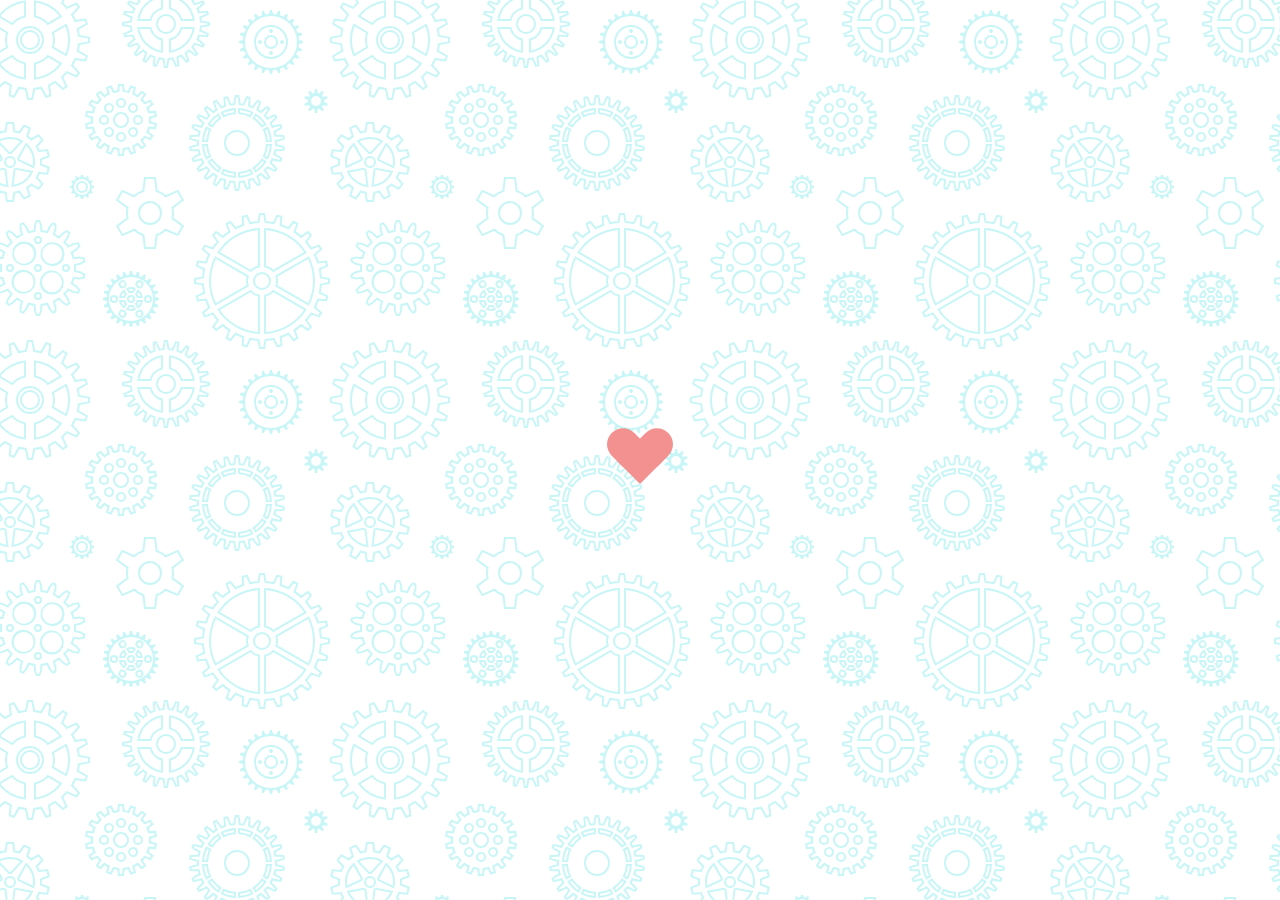
==== index.html @ 344463af "Genrate Quote Dynamically" ====
<!DOCTYPE html>
<html lang="en">
  <head>
    <meta charset="UTF-8" />
    <meta name="viewport" content="width=device-width, initial-scale=1.0" />
    <title>QuoteGen</title>
    <link rel="icon" type="image/png" href="./assets/Quote.svg" />
    <link
      rel="stylesheet"
      href="https://cdnjs.cloudflare.com/ajax/libs/font-awesome/6.4.2/css/all.min.css"
    />
    <link rel="stylesheet" href="style.css" />
  </head>
  <body>
    <div class="quote-container" id="quote-container">
      <!-- Quote -->
      <div class="quote-text">
        <i class="fas fa-quote-left"></i>
        <span id="quote"></span>
      </div>
      <!-- Author -->
      <div class="quote-author">
        <span id="author"></span>
      </div>
      <!-- Buttons -->
      <div class="button-container">
        <button class="x-twitter-button" id="x-twitter" title="Tweet this inspiration">
          <i class="fa-brands fa-x-twitter"></i>
        </button>
        <button id="new-quote">
          New Inspiration
        </button>
      </div>
    </div>

    <!-- Loader -->
    <div class="heart-loader" id="heart-loader"><div id="inner-heart-loader"></div></div>
    <!--Exeternal Script-->
    <script src="script.js"></script>
  </body>
</html>
---- style.css ----
@import url('https://fonts.googleapis.com/css2?family=Montserrat&family=Montserrat+Alternates:wght@100;200;300&display=swap');

html {
  box-sizing: border-box;
}

body {
  margin: 0;
  min-height: 100vh;
  color: #000;
  font-family: Montserrat Alternates, sans-serif;
  font-weight: 700;
  display: flex;
  align-items: center;
  justify-content: center;
  background-color: #ffffff;
  text-align: center;
  background-image: url("data:image/svg+xml,%3Csvg xmlns='http://www.w3.org/2000/svg' width='360' height='360' viewBox='0 0 360 360'%3E%3Cpath fill='%232bd6dd' fill-opacity='0.26' d='M0 85.02l4.62-4.27a49.09 49.09 0 0 0 7.33 3.74l-1.2 10.24 2.66.87 5.05-9c2.62.65 5.34 1.08 8.12 1.28L28.6 98h2.8l2.02-10.12c2.74-.2 5.46-.62 8.12-1.28l5.05 8.99 2.66-.86-1.2-10.24c2.55-1.03 5-2.29 7.33-3.74l7.58 7 2.26-1.65-4.3-9.38a48.3 48.3 0 0 0 5.8-5.8l9.38 4.3 1.65-2.26-7-7.58a49.09 49.09 0 0 0 3.74-7.33l10.24 1.2.87-2.66-9-5.05a48.07 48.07 0 0 0 1.28-8.12L88 41.4v-2.8l-10.12-2.02c-.2-2.74-.62-5.46-1.28-8.12l8.99-5.05-.86-2.66-10.24 1.2c-1.03-2.55-2.29-5-3.74-7.33l7-7.58-1.65-2.26-9.38 4.3a48.3 48.3 0 0 0-5.8-5.8L62.42 0h2.16l-1.25 2.72a50.31 50.31 0 0 1 3.95 3.95l9.5-4.36 3.52 4.85-7.08 7.68c.94 1.6 1.79 3.27 2.54 4.98l10.38-1.21 1.85 5.7-9.11 5.12c.39 1.8.68 3.65.87 5.52L90 37v6l-10.25 2.05a49.9 49.9 0 0 1-.87 5.52l9.11 5.12-1.85 5.7-10.38-1.21c-.75 1.7-1.6 3.37-2.54 4.98l7.08 7.68-3.52 4.85-9.5-4.36a50.31 50.31 0 0 1-3.95 3.95l4.36 9.5-4.85 3.52-7.68-7.08c-1.6.94-3.27 1.79-4.98 2.54l1.21 10.38-5.7 1.85-5.12-9.11c-1.8.39-3.65.68-5.52.87L33 100h-6l-2.05-10.25a49.9 49.9 0 0 1-5.52-.87l-5.12 9.11-5.7-1.85 1.21-10.38c-1.7-.75-3.37-1.6-4.98-2.54L0 87.68v-2.66zM0 52.7V27.3l8.38 4.84a22.96 22.96 0 0 0 0 15.72L0 52.7zm0-39.16A39.91 39.91 0 0 1 26 .2v17.15a22.98 22.98 0 0 0-13.62 7.86L0 18.06v-4.52zm0 52.92v-4.52l12.38-7.15A22.98 22.98 0 0 0 26 62.65V79.8A39.91 39.91 0 0 1 0 66.46zM34 79.8V62.65a22.98 22.98 0 0 0 13.62-7.86l14.85 8.58A39.97 39.97 0 0 1 34 79.8zm32.48-23.36l-14.86-8.58a22.96 22.96 0 0 0 0-15.72l14.86-8.58A39.86 39.86 0 0 1 70 40a39.9 39.9 0 0 1-3.52 16.44zm-4.01-39.8L47.62 25.2A22.98 22.98 0 0 0 34 17.35V.2a39.97 39.97 0 0 1 28.47 16.43v.01zM0 50.38l5.98-3.45a25.01 25.01 0 0 1 0-13.88L0 29.6v20.78zm.5-34.35l11.48 6.63c3.27-3.4 7.44-5.8 12.02-6.94V2.47A37.96 37.96 0 0 0 .5 16.04v-.01zm0 47.92A37.96 37.96 0 0 0 24 77.53V64.28a24.97 24.97 0 0 1-12.02-6.95L.5 63.96v-.01zM36 77.53a37.96 37.96 0 0 0 23.5-13.57l-11.48-6.63A24.97 24.97 0 0 1 36 64.28v13.25zm29.5-23.96a37.91 37.91 0 0 0 0-27.14l-11.48 6.63a25.01 25.01 0 0 1 0 13.88l11.49 6.63h-.01zm-6-37.53A37.96 37.96 0 0 0 36 2.47v13.25c4.66 1.15 8.8 3.6 12.02 6.95l11.48-6.63zM30 54a14 14 0 1 1 0-28 14 14 0 0 1 0 28zm0-2a12 12 0 1 0 0-24 12 12 0 0 0 0 24zm0-2a10 10 0 1 1 0-20 10 10 0 0 1 0 20zm0-2a8 8 0 1 0 0-16 8 8 0 0 0 0 16zm77.47 45.17l-1.62-5.97 5.67-2.06 2.61 5.64c1.09-.25 2.2-.44 3.33-.58l.52-6.2h6.04l.52 6.2c1.13.14 2.24.33 3.33.58l2.6-5.64 5.68 2.06-1.62 5.97c1.02.51 2 1.07 2.95 1.69l4.35-4.38 4.62 3.88-3.53 5c.8.84 1.53 1.71 2.23 2.62l5.52-2.6 3.02 5.23-4.98 3.46c.46 1.06.86 2.14 1.2 3.25l6.02-.54 1.05 5.94-5.84 1.54c.07 1.16.07 2.32 0 3.48l5.84 1.54-1.05 5.94-6.02-.54c-.34 1.1-.74 2.2-1.2 3.25l4.98 3.46-3.02 5.22-5.52-2.6c-.7.92-1.44 1.8-2.23 2.62l3.53 5-4.62 3.89-4.35-4.38a30.2 30.2 0 0 1-2.95 1.69l1.62 5.97-5.67 2.06-2.61-5.64c-1.09.25-2.2.44-3.33.58l-.52 6.2h-6.04l-.52-6.2a30.27 30.27 0 0 1-3.33-.58l-2.6 5.64-5.68-2.06 1.62-5.97c-1.01-.5-2-1.07-2.95-1.69l-4.35 4.38-4.62-3.88 3.53-5a32.5 32.5 0 0 1-2.23-2.62l-5.52 2.6-3.02-5.23 4.98-3.46a29.66 29.66 0 0 1-1.2-3.25l-6.02.54-1.05-5.94 5.84-1.54a30.28 30.28 0 0 1 0-3.48l-5.84-1.54 1.05-5.94 6.02.54c.34-1.1.74-2.2 1.2-3.25l-4.98-3.46 3.02-5.22 5.52 2.6c.7-.92 1.44-1.8 2.23-2.62l-3.53-5 4.62-3.89 4.35 4.38a30.2 30.2 0 0 1 2.95-1.69zm15.2-1.12l-.5-6.05h-2.34l-.5 6.05c-2.18.13-4.3.5-6.32 1.1l-2.54-5.5-2.2.8 1.6 5.85a27.97 27.97 0 0 0-5.56 3.21l-4.27-4.3-1.79 1.5 3.5 4.95a28.14 28.14 0 0 0-4.12 4.92l-5.5-2.59-1.16 2.02 4.98 3.46a27.8 27.8 0 0 0-2.2 6.03l-6.03-.55-.4 2.3 5.86 1.54a28.3 28.3 0 0 0 0 6.42l-5.87 1.55.4 2.3 6.05-.56a27.8 27.8 0 0 0 2.2 6.03l-5 3.47 1.17 2.02 5.49-2.59a28.14 28.14 0 0 0 4.12 4.92l-3.5 4.96 1.79 1.5 4.27-4.31a27.97 27.97 0 0 0 5.56 3.21l-1.6 5.85 2.2.8 2.54-5.5c2.02.6 4.14.97 6.32 1.1l.5 6.05h2.34l.5-6.05c2.18-.13 4.3-.5 6.32-1.1l2.54 5.5 2.2-.8-1.6-5.85a27.97 27.97 0 0 0 5.56-3.21l4.27 4.3 1.79-1.5-3.5-4.95a28.14 28.14 0 0 0 4.12-4.92l5.5 2.59 1.16-2.02-4.98-3.46a27.8 27.8 0 0 0 2.2-6.03l6.03.55.4-2.3-5.86-1.54a28.3 28.3 0 0 0 0-6.42l5.87-1.55-.4-2.3-6.05.56a27.8 27.8 0 0 0-2.2-6.03l4.99-3.46-1.17-2.02-5.49 2.59a28.14 28.14 0 0 0-4.12-4.92l3.5-4.96-1.79-1.5-4.27 4.31a27.97 27.97 0 0 0-5.56-3.21l1.6-5.85-2.2-.8-2.54 5.5c-2.02-.6-4.14-.97-6.32-1.1l.01-.01zM121 128a8 8 0 1 1 0-16 8 8 0 0 1 0 16zm0-2a6 6 0 1 0 0-12 6 6 0 0 0 0 12zm0-18a5 5 0 1 1 0-10 5 5 0 0 1 0 10zm8.49 3.51a5 5 0 1 1 6.95-7.2 5 5 0 0 1-6.95 7.2zM133 120a5 5 0 1 1 10 0 5 5 0 0 1-10 0zm-3.51 8.49a5 5 0 1 1 7.2 6.95 5 5 0 0 1-7.2-6.95zM121 132a5 5 0 1 1 0 10 5 5 0 0 1 0-10zm-8.49-3.51a5 5 0 1 1-6.95 7.2 5 5 0 0 1 6.95-7.2zM109 120a5 5 0 1 1-10 0 5 5 0 0 1 10 0zm3.51-8.49a5 5 0 1 1-7.2-6.95 5 5 0 0 1 7.2 6.95zM121 106a3 3 0 1 0 0-6 3 3 0 0 0 0 6zm9.9 4.1a3 3 0 1 0 4.39-4.09 3 3 0 0 0-4.39 4.09zm4.1 9.9a3 3 0 1 0 6 0 3 3 0 0 0-6 0zm-4.1 9.9a3 3 0 1 0 4.09 4.39 3 3 0 0 0-4.09-4.39zM121 134a3 3 0 1 0 0 6 3 3 0 0 0 0-6zm-9.9-4.1a3 3 0 1 0-4.39 4.09 3 3 0 0 0 4.39-4.09zM107 120a3 3 0 1 0-6 0 3 3 0 0 0 6 0zm4.1-9.9a3 3 0 1 0-4.09-4.39 3 3 0 0 0 4.09 4.39zm129.42-6.95v.01c.87.07 1.74.17 2.6.3l1.5-3.91 1.94-3.64 3.89.97v4.13l-.5 4.13c.83.28 1.64.59 2.44.93l2.42-3.43 2.76-3.07 3.54 1.88-1 4-1.49 3.89c.73.47 1.45.97 2.15 1.49l3.19-2.76 3.42-2.3 2.97 2.67-1.93 3.65-2.38 3.4c.6.64 1.2 1.3 1.76 1.99l3.68-1.94 3.85-1.48 2.29 3.28-2.7 3.11-3.12 2.82c.43.76.84 1.53 1.22 2.32l4.04-1 4.1-.5 1.43 3.73-3.37 2.37-3.7 1.98c.23.84.44 1.68.62 2.54l4.17.01 4.1.5.48 3.97-3.85 1.48-4.06 1.02c.03.87.03 1.75 0 2.62l4.06 1.02 3.85 1.48-.48 3.97-4.1.51h-4.17c-.18.86-.39 1.71-.63 2.54l3.7 1.98 3.38 2.37-1.43 3.73-4.1-.5-4.04-1c-.38.79-.79 1.56-1.22 2.32l3.13 2.82 2.7 3.11-2.3 3.28-3.85-1.48-3.68-1.95a37 37 0 0 1-1.76 2l2.38 3.41 1.93 3.64-2.97 2.67-3.42-2.3-3.19-2.76a40.1 40.1 0 0 1-2.15 1.48l1.48 3.9 1 4-3.53 1.88-2.76-3.07-2.42-3.43c-.8.33-1.61.65-2.45.93l.5 4.13v4.13l-3.88.97-1.94-3.65-1.5-3.9c-.86.13-1.73.23-2.6.31L240 187l-1 4h-4l-1-4-.52-4.16a37.6 37.6 0 0 1-2.6-.3l-1.5 3.91-1.94 3.64-3.89-.97v-4.13l.5-4.13c-.83-.28-1.64-.59-2.44-.93l-2.42 3.43-2.76 3.07-3.54-1.88 1-4 1.49-3.89c-.74-.47-1.45-.97-2.15-1.49l-3.19 2.76-3.42 2.3-2.97-2.67 1.93-3.65 2.38-3.4c-.61-.65-1.2-1.31-1.76-1.99l-3.68 1.94-3.85 1.48-2.29-3.28 2.7-3.11 3.12-2.82c-.43-.76-.84-1.53-1.22-2.32l-4.04 1-4.1.5-1.43-3.73 3.37-2.37 3.7-1.98c-.23-.84-.44-1.68-.62-2.54l-4.17-.01-4.1-.5-.48-3.97 3.85-1.48 4.06-1.02c-.03-.87-.03-1.75 0-2.62l-4.06-1.02-3.85-1.48.48-3.97 4.1-.51h4.17c.18-.86.39-1.71.63-2.54l-3.7-1.98-3.38-2.37 1.43-3.73 4.1.5 4.04 1c.38-.79.79-1.56 1.22-2.32l-3.13-2.82-2.7-3.11 2.3-3.28 3.85 1.48 3.68 1.95a37 37 0 0 1 1.76-2l-2.38-3.41-1.93-3.64 2.97-2.67 3.42 2.3 3.19 2.76c.7-.52 1.41-1.02 2.15-1.48l-1.48-3.9-1-4 3.53-1.88 2.76 3.07 2.42 3.43c.8-.33 1.61-.65 2.45-.93l-.5-4.13v-4.13l3.88-.97 1.94 3.65 1.5 3.9c.86-.13 1.73-.23 2.6-.31L234 99l1-4h4l1 4 .52 4.15zm-14.3 3.4c-1.83.54-3.6 1.21-5.3 2l-3.5-4.97-1.38-1.53-.88.47.5 2 2.16 5.67a38.09 38.09 0 0 0-4.66 3.22l-4.61-4-1.71-1.15-.75.67.97 1.82 3.47 4.98a38.22 38.22 0 0 0-3.79 4.28l-5.37-2.84-1.92-.74-.57.82 1.35 1.56 4.52 4.09a37.9 37.9 0 0 0-2.64 5l-5.89-1.45-2.04-.25-.36.94 1.69 1.18 5.36 2.87a37.74 37.74 0 0 0-1.35 5.5l-6.08.01-2.04.25-.12 1 1.92.73 5.9 1.5a38.54 38.54 0 0 0 0 5.65l-5.9 1.49-1.92.74.12.99 2.04.25 6.08.01c.31 1.86.77 3.7 1.35 5.5l-5.36 2.87-1.7 1.18.37.94 2.04-.25 5.9-1.46a37.9 37.9 0 0 0 2.63 5.01l-4.52 4.1-1.35 1.55.57.82 1.92-.74 5.37-2.84a38.22 38.22 0 0 0 3.8 4.28l-3.48 4.98-.97 1.82.75.67 1.7-1.15 4.62-4a38.09 38.09 0 0 0 4.66 3.22l-2.17 5.67-.5 2 .89.47 1.38-1.53 3.5-4.98c1.7.8 3.47 1.47 5.3 2l-.73 6.04v2.06l.97.24.97-1.82 2.2-5.68c1.83.36 3.7.6 5.62.68L236 187l.5 2h1l.5-2 .75-6.04a38.2 38.2 0 0 0 5.62-.68l2.2 5.68.97 1.82.97-.24v-2.06l-.73-6.03c1.83-.54 3.6-1.21 5.3-2l3.5 4.97 1.38 1.53.88-.47-.5-2-2.16-5.67a38.09 38.09 0 0 0 4.66-3.22l4.61 4 1.71 1.15.75-.67-.97-1.82-3.47-4.98a38.22 38.22 0 0 0 3.79-4.28l5.37 2.84 1.92.74.57-.82-1.35-1.56-4.52-4.09c1-1.6 1.88-3.27 2.64-5l5.89 1.45 2.04.25.36-.94-1.69-1.18-5.36-2.87a37.4 37.4 0 0 0 1.35-5.5l6.08-.01 2.04-.25.12-1-1.92-.73-5.9-1.5c.14-1.88.14-3.77 0-5.65l5.9-1.49 1.92-.74-.12-.99-2.04-.25-6.08-.01a37.4 37.4 0 0 0-1.35-5.5l5.36-2.87 1.7-1.18-.37-.94-2.04.25-5.9 1.46a37.9 37.9 0 0 0-2.63-5.01l4.52-4.1 1.35-1.55-.57-.82-1.92.74-5.37 2.84a38.22 38.22 0 0 0-3.8-4.28l3.48-4.98.97-1.82-.75-.67-1.7 1.15-4.62 4a38.09 38.09 0 0 0-4.66-3.22l2.17-5.67.5-2-.89-.47-1.38 1.53-3.5 4.98c-1.7-.8-3.47-1.47-5.3-2l.73-6.04v-2.06l-.97-.24-.97 1.82-2.2 5.68c-1.83-.36-3.7-.6-5.62-.68L238 99l-.5-2h-1l-.5 2-.75 6.04c-1.92.09-3.8.32-5.62.68l-2.2-5.68-.97-1.82-.97.24v2.06l.73 6.03zm-5.85 5.65A34.82 34.82 0 0 1 236 108v6a28.8 28.8 0 0 0-12.63 3.39l-3-5.2v.01zm2.8.83l1 1.74a30.8 30.8 0 0 1 9.83-2.63v-2.01a32.8 32.8 0 0 0-10.83 2.9zm-4.53.17l3 5.2a29.12 29.12 0 0 0-9.24 9.24l-5.2-3a35.18 35.18 0 0 1 11.44-11.44zm-.67 2.84a33.19 33.19 0 0 0-7.93 7.93l1.74 1a31.18 31.18 0 0 1 7.2-7.2l-1.01-1.73zm-11.77 10.33h-.01l5.2 3A28.8 28.8 0 0 0 208 142h-6a34.82 34.82 0 0 1 4.2-15.63zm.83 2.8a32.8 32.8 0 0 0-2.9 10.83h2.01a30.8 30.8 0 0 1 2.63-9.83l-1.74-1zM202.01 144h6.01c.15 4.41 1.3 8.73 3.38 12.63l-5.2 3a34.82 34.82 0 0 1-4.19-15.63zm2.12 2a32.8 32.8 0 0 0 2.9 10.84l1.74-1a30.8 30.8 0 0 1-2.63-9.84h-2.01zm3.07 15.36l5.2-3c2.34 3.74 5.5 6.9 9.24 9.24l-3 5.2a35.18 35.18 0 0 1-11.44-11.44zm2.84.67a33.19 33.19 0 0 0 7.93 7.93l1-1.74a31.18 31.18 0 0 1-7.2-7.2l-1.73 1.01zm10.33 11.77v.01l3-5.2A28.85 28.85 0 0 0 236 172v6a34.82 34.82 0 0 1-15.63-4.2zm2.8-.83a32.8 32.8 0 0 0 10.83 2.9v-2.01a30.8 30.8 0 0 1-9.83-2.63l-1 1.74zm14.83 5.02v-6.01c4.41-.15 8.73-1.3 12.63-3.38l3 5.2a34.82 34.82 0 0 1-15.63 4.19zm2-2.12a32.8 32.8 0 0 0 10.84-2.9l-1-1.74a30.8 30.8 0 0 1-9.84 2.63v2.01zm15.36-3.07l-3-5.2c3.74-2.34 6.9-5.5 9.24-9.24l5.2 3a35.18 35.18 0 0 1-11.44 11.44zm.67-2.84a33.19 33.19 0 0 0 7.93-7.93l-1.74-1a31.18 31.18 0 0 1-7.2 7.2l1.01 1.73zm11.77-10.33h.01l-5.2-3A28.85 28.85 0 0 0 266 144h6a34.82 34.82 0 0 1-4.2 15.63zm-.83-2.8a32.8 32.8 0 0 0 2.9-10.83h-2.01a30.8 30.8 0 0 1-2.63 9.83l1.74 1zm5.02-14.83h-6.01a28.85 28.85 0 0 0-3.38-12.63l5.2-3a34.82 34.82 0 0 1 4.19 15.63zm-2.12-2a32.8 32.8 0 0 0-2.9-10.84l-1.74 1a30.8 30.8 0 0 1 2.63 9.84h2.01zm-3.07-15.36l-5.2 3a29.12 29.12 0 0 0-9.24-9.24l3-5.2a35.18 35.18 0 0 1 11.44 11.44zm-2.84-.67a33.19 33.19 0 0 0-7.93-7.93l-1 1.74a31.18 31.18 0 0 1 7.2 7.2l1.73-1.01zM238 108a34.82 34.82 0 0 1 15.63 4.19l-3 5.2a28.85 28.85 0 0 0-12.63-3.38V108zm12.84 5.02a32.8 32.8 0 0 0-10.84-2.9v2.01a30.8 30.8 0 0 1 9.83 2.63l1-1.74h.01zM237 156a13 13 0 1 1 0-26 13 13 0 0 1 0 26zm0-2a11 11 0 1 0 0-22 11 11 0 0 0 0 22zM137.54 0h56.92l-.74 1.03c.57.7 1.12 1.4 1.64 2.14l7.75-2.9 2 3.46-6.38 5.25c.37.82.72 1.65 1.03 2.5l8.22-.8 1.04 3.86-7.52 3.43c.15.88.26 1.77.35 2.67L210 22v4l-8.15 1.36c-.09.9-.2 1.8-.35 2.67l7.52 3.43-1.04 3.86-8.22-.8c-.31.85-.66 1.68-1.03 2.5l6.38 5.25-2 3.46-7.75-2.9c-.52.74-1.07 1.45-1.64 2.14l4.8 6.73-2.82 2.83-6.73-4.8c-.7.56-1.4 1.11-2.14 1.63l2.9 7.75-3.46 2-5.25-6.38c-.82.37-1.65.72-2.5 1.03l.8 8.22-3.86 1.04-3.43-7.52c-.88.15-1.77.26-2.67.35L168 68h-4l-1.36-8.15c-.9-.09-1.8-.2-2.67-.35l-3.43 7.52-3.86-1.04.8-8.22c-.85-.31-1.68-.66-2.5-1.03l-5.25 6.38-3.46-2 2.9-7.75a36.15 36.15 0 0 1-2.14-1.64l-6.73 4.8-2.83-2.82 4.8-6.73c-.56-.7-1.11-1.4-1.63-2.14l-7.75 2.9-2-3.46 6.38-5.25c-.37-.82-.72-1.65-1.03-2.5l-8.22.8-1.04-3.86 7.52-3.43c-.15-.88-.26-1.77-.35-2.67L122 26v-4l8.15-1.36c.09-.9.2-1.8.35-2.67l-7.52-3.43 1.04-3.86 8.22.8c.31-.85.66-1.68 1.03-2.5l-6.38-5.25 2-3.46 7.75 2.9c.52-.74 1.07-1.45 1.64-2.14L137.54 0zm2.43 0l.83 1.17a34.14 34.14 0 0 0-3.38 4.4l-7.63-2.86-.33.58 6.29 5.18a33.79 33.79 0 0 0-2.13 5.12l-8.1-.78-.18.64 7.42 3.37a34.02 34.02 0 0 0-.72 5.5L124 23.68v.66l8.04 1.34c.1 1.88.33 3.72.72 5.5l-7.42 3.38.18.64 8.1-.78a33.88 33.88 0 0 0 2.13 5.12l-6.29 5.18.33.58 7.63-2.86c1 1.56 2.14 3.03 3.38 4.4l-4.73 6.63.47.47 6.63-4.73a34.14 34.14 0 0 0 4.4 3.38l-2.86 7.63.58.33 5.18-6.29c1.63.84 3.35 1.56 5.12 2.13l-.78 8.1.64.18 3.37-7.42c1.79.39 3.63.63 5.5.72l1.35 8.04h.66l1.34-8.04c1.88-.1 3.72-.33 5.5-.72l3.38 7.42.64-.18-.78-8.1a33.88 33.88 0 0 0 5.12-2.13l5.18 6.29.58-.33-2.86-7.63c1.56-1 3.03-2.14 4.4-3.38l6.63 4.73.47-.47-4.73-6.63a34.14 34.14 0 0 0 3.38-4.4l7.63 2.86.33-.58-6.29-5.18a33.79 33.79 0 0 0 2.13-5.12l8.1.78.18-.64-7.42-3.37c.39-1.79.63-3.63.72-5.5l8.04-1.35v-.66l-8.04-1.34c-.1-1.88-.33-3.72-.72-5.5l7.42-3.38-.18-.64-8.1.78a33.79 33.79 0 0 0-2.13-5.12l6.29-5.18-.33-.58-7.63 2.86c-1-1.56-2.14-3.03-3.38-4.4l.83-1.17h-52.06V0zm-2.82 27h14.15A15.02 15.02 0 0 0 163 38.7v14.15A29.01 29.01 0 0 1 137.15 27zm12.57-27H163v9.3A15.02 15.02 0 0 0 151.3 21h-14.15a28.99 28.99 0 0 1 12.57-21zM169 52.85V38.7A15.02 15.02 0 0 0 180.7 27h14.15A29.01 29.01 0 0 1 169 52.85zM182.28 0a28.99 28.99 0 0 1 12.57 21H180.7A15.02 15.02 0 0 0 169 9.3V0h13.28zm-42.82 29A27.03 27.03 0 0 0 161 50.54V40.25A17.04 17.04 0 0 1 149.75 29h-10.29zm14.16-29a27.04 27.04 0 0 0-14.16 19h10.29A17.04 17.04 0 0 1 161 7.75V0h-7.38zM171 50.54A27.03 27.03 0 0 0 192.54 29h-10.29A17.04 17.04 0 0 1 171 40.25v10.29zM178.38 0H171v7.75A17.04 17.04 0 0 1 182.25 19h10.29a27.04 27.04 0 0 0-14.16-19zM166 34a10 10 0 1 1 0-20 10 10 0 0 1 0 20zm0-2a8 8 0 1 0 0-16 8 8 0 0 0 0 16zm-39.51 176.15l-10.67-7.95 6-10.4 12.23 5.27a23.97 23.97 0 0 1 8.4-4.86L144 177h12l1.55 13.21a23.97 23.97 0 0 1 8.4 4.86l12.23-5.27 6 10.4-10.67 7.95a24 24 0 0 1 0 9.7l10.67 7.95-6 10.4-12.23-5.27a23.97 23.97 0 0 1-8.4 4.86L156 249h-12l-1.55-13.21a23.97 23.97 0 0 1-8.4-4.86l-12.23 5.27-6-10.4 10.67-7.95a24.1 24.1 0 0 1 0-9.7zm29.25-16.4l-1.5-12.75h-8.48l-1.5 12.76c-3.75 1-7.1 2.99-9.79 5.65l-11.8-5.08-4.23 7.34 10.3 7.68c-.98 3.7-.98 7.6 0 11.3l-10.3 7.68 4.23 7.34 11.8-5.08a22.1 22.1 0 0 0 9.8 5.65l1.5 12.76h8.47l1.5-12.76c3.75-1 7.1-2.99 9.79-5.65l11.8 5.08 4.23-7.34-10.3-7.68c.98-3.7.98-7.6 0-11.3l10.3-7.68-4.23-7.34-11.8 5.08a21.98 21.98 0 0 0-9.8-5.65l.01-.01zM150 225a12 12 0 1 1 0-24 12 12 0 0 1 0 24zm0-2a10 10 0 1 0 0-20 10 10 0 0 0 0 20zm3.53 67.72l4.26.07.51 1.93-3.65 2.19c.11.63.2 1.27.25 1.92L159 298v2l-4.1 1.17c-.05.65-.14 1.29-.25 1.92l3.65 2.2-.51 1.92-4.26.07c-.22.61-.47 1.21-.74 1.8l2.96 3.05-1 1.74-4.13-1.04a24.1 24.1 0 0 1-1.18 1.54l2.07 3.72-1.42 1.42-3.72-2.07c-.5.41-1.01.8-1.54 1.18l1.04 4.13-1.74 1-3.05-2.96c-.59.27-1.19.52-1.8.74l-.07 4.26-1.93.51-2.19-3.65c-.63.11-1.27.2-1.92.25L132 327h-2l-1.17-4.1c-.65-.05-1.29-.14-1.92-.25l-2.2 3.65-1.92-.51-.07-4.26c-.61-.22-1.21-.47-1.8-.74l-3.05 2.96-1.74-1 1.04-4.13a24.1 24.1 0 0 1-1.54-1.18l-3.72 2.07-1.42-1.42 2.07-3.72c-.41-.5-.8-1.01-1.18-1.54l-4.13 1.04-1-1.74 2.96-3.05c-.27-.59-.52-1.19-.74-1.8l-4.26-.07-.51-1.93 3.65-2.19c-.11-.63-.2-1.27-.25-1.92L103 300v-2l4.1-1.17c.05-.65.14-1.29.25-1.92l-3.65-2.2.51-1.92 4.26-.07c.22-.61.47-1.21.74-1.8l-2.96-3.05 1-1.74 4.13 1.04c.38-.53.77-1.04 1.18-1.54l-2.07-3.72 1.42-1.42 3.72 2.07c.5-.41 1.01-.8 1.54-1.18l-1.04-4.13 1.74-1 3.05 2.96c.59-.27 1.19-.52 1.8-.74l.07-4.26 1.93-.51 2.19 3.65c.63-.11 1.27-.2 1.92-.25L130 271h2l1.17 4.1c.65.05 1.29.14 1.92.25l2.2-3.65 1.92.51.07 4.26c.61.22 1.21.47 1.8.74l3.05-2.96 1.74 1-1.04 4.13c.53.38 1.04.77 1.54 1.18l3.72-2.07 1.42 1.42-2.07 3.72c.41.5.8 1.01 1.18 1.54l4.13-1.04 1 1.74-2.96 3.05c.27.59.52 1.19.74 1.8zM109 299a22 22 0 1 0 44 0 22 22 0 0 0-44 0zm27.11-10.86l-3 5.22a6 6 0 0 0-4.21 0l-3.01-5.22a11.95 11.95 0 0 1 10.22 0zm1.74 1a12 12 0 0 1 5.1 8.86h-6.01a6.01 6.01 0 0 0-2.1-3.64l3-5.22h.01zm-13.7 0l3.02 5.22a6.01 6.01 0 0 0-2.1 3.64h-6.03a12 12 0 0 1 5.11-8.86zm-5.1 10.86h6.01a6.01 6.01 0 0 0 2.1 3.64l-3 5.22a12 12 0 0 1-5.12-8.86h.01zm6.84 9.86l3-5.22a6 6 0 0 0 4.21 0l3.01 5.22a11.95 11.95 0 0 1-10.22 0zm11.96-1l-3.02-5.22a6.01 6.01 0 0 0 2.1-3.64h6.03a12 12 0 0 1-5.11 8.86zm-4.68-19.62a10.04 10.04 0 0 0-4.34 0l1.05 1.82c.74-.1 1.5-.1 2.24 0l1.05-1.82zm5.2 3l-1.05 1.82c.46.59.84 1.24 1.12 1.94h2.1a9.99 9.99 0 0 0-2.17-3.76zm-14.74 0a9.99 9.99 0 0 0-2.17 3.76h2.1c.28-.7.66-1.35 1.12-1.94l-1.05-1.82zm-2.17 9.76a9.99 9.99 0 0 0 2.17 3.76l1.05-1.82a8.01 8.01 0 0 1-1.12-1.94h-2.1zm7.37 6.76c1.43.32 2.91.32 4.34 0l-1.05-1.82c-.74.1-1.5.1-2.24 0l-1.05 1.82zm9.54-3a9.99 9.99 0 0 0 2.17-3.76h-2.1c-.28.7-.66 1.35-1.12 1.94l1.05 1.82zM127 299a4 4 0 1 1 8 0 4 4 0 0 1-8 0zm2 0a2 2 0 1 0 4 0 2 2 0 0 0-4 0zm15 0a4 4 0 1 1 8 0 4 4 0 0 1-8 0zm-6.5 11.26a4 4 0 1 1 4 6.93 4 4 0 0 1-4-6.93zm-13 0a4 4 0 1 1-4 6.93 4 4 0 0 1 4-6.93zM118 299a4 4 0 1 1-8 0 4 4 0 0 1 8 0zm6.5-11.26a4 4 0 1 1-4-6.93 4 4 0 0 1 4 6.93zm13 0a4 4 0 1 1 4-6.93 4 4 0 0 1-4 6.93zM146 299a2 2 0 1 0 4 0 2 2 0 0 0-4 0zm-7.5 12.99a2 2 0 1 0 1.66 3.64 2 2 0 0 0-1.66-3.64zm-15 0a2 2 0 1 0-2.15 3.38 2 2 0 0 0 2.15-3.38zM116 299a2 2 0 1 0-4 0 2 2 0 0 0 4 0zm7.5-12.99a2 2 0 1 0-1.66-3.64 2 2 0 0 0 1.66 3.64zm15 0a2 2 0 1 0 2.15-3.38 2 2 0 0 0-2.15 3.38zm103.8-61.7l-.8-8.22 5.8-1.55 3.42 7.52c2.26-.43 4.57-.74 6.92-.9L259 213h6l1.36 8.16c2.35.16 4.66.47 6.92.9l3.42-7.52 5.8 1.55-.8 8.22c2.21.77 4.37 1.66 6.45 2.68l5.25-6.38 5.2 3-2.9 7.74a60.25 60.25 0 0 1 5.53 4.25l6.73-4.8 4.24 4.24-4.8 6.73a60.25 60.25 0 0 1 4.25 5.53l7.74-2.9 3 5.2-6.38 5.25a59.62 59.62 0 0 1 2.68 6.45l8.22-.8 1.55 5.8-7.52 3.42c.43 2.26.74 4.57.9 6.92L330 278v6l-8.16 1.36a60.03 60.03 0 0 1-.9 6.92l7.52 3.42-1.55 5.8-8.22-.8a59.62 59.62 0 0 1-2.68 6.45l6.38 5.25-3 5.2-7.74-2.9a60.25 60.25 0 0 1-4.25 5.53l4.8 6.73-4.24 4.24-6.73-4.8a60.25 60.25 0 0 1-5.53 4.25l2.9 7.74-5.2 3-5.25-6.38a59.62 59.62 0 0 1-6.45 2.68l.8 8.22-5.8 1.55-3.42-7.52c-2.26.43-4.57.74-6.92.9L265 349h-6l-1.36-8.16a60.03 60.03 0 0 1-6.92-.9l-3.42 7.52-5.8-1.55.8-8.22a59.62 59.62 0 0 1-6.45-2.68l-5.25 6.38-5.2-3 2.9-7.74a60.25 60.25 0 0 1-5.53-4.25l-6.73 4.8-4.24-4.24 4.8-6.73a60.25 60.25 0 0 1-4.25-5.53l-7.74 2.9-3-5.2 6.38-5.25a59.62 59.62 0 0 1-2.68-6.45l-8.22.8-1.55-5.8 7.52-3.42c-.43-2.29-.73-4.6-.9-6.92L194 284v-6l8.16-1.36c.16-2.35.47-4.66.9-6.92l-7.52-3.42 1.55-5.8 8.22.8c.77-2.2 1.66-4.35 2.68-6.45l-6.38-5.25 3-5.2 7.74 2.9a60.25 60.25 0 0 1 4.25-5.53l-4.8-6.73 4.24-4.24 6.73 4.8a60.25 60.25 0 0 1 5.53-4.25l-2.9-7.74 5.2-3 5.25 6.38a59.62 59.62 0 0 1 6.45-2.68zm2.12 1.4c-3.15 1-6.19 2.27-9.08 3.77l-5.19-6.3-2.3 1.33 2.86 7.65a58.24 58.24 0 0 0-7.79 5.98l-6.65-4.75-1.88 1.88 4.75 6.65a58.24 58.24 0 0 0-5.98 7.79l-7.65-2.86-1.33 2.3 6.3 5.2a57.64 57.64 0 0 0-3.77 9.07l-8.12-.79-.69 2.58 7.43 3.38a58 58 0 0 0-1.27 9.73l-8.06 1.35v2.66l8.06 1.35c.15 3.32.58 6.58 1.27 9.73l-7.43 3.38.7 2.58 8.11-.79c1 3.15 2.27 6.19 3.77 9.08l-6.3 5.19 1.33 2.3 7.65-2.86a58.24 58.24 0 0 0 5.98 7.79l-4.75 6.65 1.88 1.88 6.65-4.75a60.3 60.3 0 0 0 7.79 5.98l-2.86 7.65 2.3 1.33 5.2-6.3a56.99 56.99 0 0 0 9.07 3.77l-.79 8.12 2.58.69 3.38-7.43c3.15.69 6.4 1.12 9.73 1.27l1.35 8.06h2.66l1.35-8.06c3.32-.15 6.58-.58 9.73-1.27l3.38 7.43 2.58-.7-.79-8.11c3.15-1 6.19-2.27 9.08-3.77l5.19 6.3 2.3-1.33-2.86-7.65a58.24 58.24 0 0 0 7.79-5.98l6.65 4.75 1.88-1.88-4.75-6.65a60.3 60.3 0 0 0 5.98-7.79l7.65 2.86 1.33-2.3-6.3-5.2a56.99 56.99 0 0 0 3.77-9.07l8.12.79.69-2.58-7.43-3.38a58 58 0 0 0 1.27-9.73l8.06-1.35v-2.66l-8.06-1.35a58.04 58.04 0 0 0-1.27-9.73l7.43-3.38-.7-2.58-8.11.79c-1-3.15-2.27-6.19-3.77-9.08l6.3-5.19-1.33-2.3-7.65 2.86a58.24 58.24 0 0 0-5.98-7.79l4.75-6.65-1.88-1.88-6.65 4.75a58.24 58.24 0 0 0-7.79-5.98l2.86-7.65-2.3-1.33-5.2 6.3a57.64 57.64 0 0 0-9.07-3.77l.79-8.12-2.58-.69-3.38 7.43a58 58 0 0 0-9.73-1.27l-1.35-8.06h-2.66l-1.35 8.06c-3.32.15-6.58.58-9.73 1.27l-3.38-7.43-2.58.7.79 8.11zm4.58 50.1a13.96 13.96 0 0 0 0 10.39l-33.88 19.55A52.77 52.77 0 0 1 209 281c0-8.94 2.21-17.37 6.12-24.75L249 275.8v.01zm2-3.47l-33.87-19.56A52.97 52.97 0 0 1 260 228.04v39.1a13.99 13.99 0 0 0-9 5.2zm0 17.32a13.99 13.99 0 0 0 9 5.2v39.1a52.97 52.97 0 0 1-42.87-24.74L251 289.66zm13 5.2a13.99 13.99 0 0 0 9-5.2l33.87 19.56A52.97 52.97 0 0 1 264 333.96v-39.1zm11-8.66a13.96 13.96 0 0 0 0-10.4l33.88-19.55A52.77 52.77 0 0 1 315 281c0 8.94-2.21 17.37-6.12 24.75L275 286.2zm-2-13.86a13.99 13.99 0 0 0-9-5.2v-39.1a52.97 52.97 0 0 1 42.87 24.74L273 272.34zm-57.04-13.3A50.8 50.8 0 0 0 211 281a50.8 50.8 0 0 0 4.96 21.96l30.62-17.68c-.78-2.8-.78-5.76 0-8.56l-30.62-17.68zm4-6.93l30.62 17.68a16.08 16.08 0 0 1 7.42-4.29v-35.35a50.96 50.96 0 0 0-38.04 21.96zm0 57.78A50.96 50.96 0 0 0 258 331.85V296.5a15.98 15.98 0 0 1-7.42-4.29l-30.62 17.68zM266 331.85a50.96 50.96 0 0 0 38.04-21.96l-30.62-17.68a16.08 16.08 0 0 1-7.42 4.29v35.35zm42.04-28.89A50.8 50.8 0 0 0 313 281a50.8 50.8 0 0 0-4.96-21.96l-30.62 17.68c.78 2.8.78 5.76 0 8.56l30.62 17.68zm-4-50.85A50.96 50.96 0 0 0 266 230.15v35.35c2.86.74 5.41 2.25 7.42 4.29l30.62-17.68zM262 290a9 9 0 1 1 0-18 9 9 0 0 1 0 18zm0-2a7 7 0 1 0 0-14 7 7 0 0 0 0 14zM0 242.64l2.76.4 4.75 2.27a38.2 38.2 0 0 1 2.85-3.4l-3.06-4.28-1.69-5.11 3.07-2.58 4.74 2.55 3.69 3.76a37.96 37.96 0 0 1 3.84-2.22l-1.42-5.07.17-5.38 3.76-1.37 3.6 4.02 2.17 4.79c1.42-.34 2.88-.6 4.37-.77L34 225l2-5h4l2 5 .4 5.25c1.49.17 2.95.43 4.37.77l2.18-4.8 3.59-4 3.76 1.36.17 5.38-1.42 5.07c1.33.67 2.6 1.41 3.84 2.22l3.69-3.76 4.74-2.55 3.07 2.58-1.69 5.11-3.06 4.29a38.2 38.2 0 0 1 2.85 3.4l4.75-2.28 5.33-.77 2 3.46-3.33 4.23-4.34 2.98c.59 1.36 1.1 2.75 1.52 4.17l5.23-.52 5.27 1.1.7 3.94-4.58 2.84-5.1 1.31a38.6 38.6 0 0 1 0 4.44l5.1 1.3 4.58 2.85-.7 3.93-5.27 1.1-5.23-.5a36.3 36.3 0 0 1-1.52 4.16l4.34 2.98 3.33 4.23-2 3.46-5.33-.77-4.75-2.27a38.2 38.2 0 0 1-2.85 3.4l3.06 4.28 1.69 5.11-3.07 2.58-4.74-2.55-3.69-3.76a37.96 37.96 0 0 1-3.84 2.22l1.42 5.07-.17 5.38-3.76 1.37-3.6-4.02-2.17-4.79c-1.42.34-2.88.6-4.37.77L42 311l-2 5h-4l-2-5-.4-5.25a37.87 37.87 0 0 1-4.37-.77l-2.18 4.8-3.59 4-3.76-1.36-.17-5.38 1.42-5.07c-1.32-.66-2.6-1.4-3.84-2.22l-3.69 3.76-4.74 2.55-3.07-2.58 1.69-5.11 3.06-4.29a38.2 38.2 0 0 1-2.85-3.4l-4.75 2.28-2.76.4v-8.17l3.1-2.13a37.72 37.72 0 0 1-1.52-4.17l-1.58.16v-8.82l.06-.01a38.6 38.6 0 0 1 0-4.44l-.06-.01v-8.82l1.58.16c.43-1.43.94-2.82 1.52-4.17L0 250.8v-8.17.01zm0 1.87v3.89l5.62 3.84a35.74 35.74 0 0 0-2.55 7.02l-3.07-.3v4.75l2.2.56a36.42 36.42 0 0 0 0 7.46l-2.2.56v4.75l3.07-.3a35.2 35.2 0 0 0 2.55 7.02L0 287.6v3.89l1.76-.26 6.41-3.07c1.4 2.06 3 3.98 4.8 5.71l-4.14 5.78-1.01 3.07 1.22 1.03 2.85-1.52 4.98-5.08c2 1.45 4.16 2.7 6.45 3.73l-1.9 6.84.1 3.23 1.5.55 2.15-2.4 2.94-6.48a35.9 35.9 0 0 0 7.34 1.3L36 311l1.2 3h1.6l1.2-3 .55-7.09a35.9 35.9 0 0 0 7.34-1.29l2.94 6.47 2.15 2.4 1.5-.54.1-3.23-1.9-6.84a35.96 35.96 0 0 0 6.45-3.73l4.98 5.08 2.85 1.52 1.22-1.03-1-3.07-4.15-5.78a35.8 35.8 0 0 0 4.8-5.7l6.4 3.06 3.2.46.8-1.38-2-2.54-5.85-4.01c1.1-2.24 1.95-4.6 2.55-7.02l7.07.7 3.16-.66.28-1.58-2.75-1.7-6.88-1.77c.26-2.48.26-4.98 0-7.46l6.88-1.77 2.75-1.7-.28-1.58-3.16-.66-7.07.7a35.74 35.74 0 0 0-2.55-7.02l5.86-4 2-2.55-.8-1.38-3.2.46-6.41 3.07c-1.4-2.06-3-3.98-4.8-5.71l4.14-5.78 1.01-3.07-1.22-1.03-2.85 1.52-4.98 5.08c-2-1.45-4.16-2.7-6.45-3.73l1.9-6.84-.1-3.23-1.5-.55-2.15 2.4-2.94 6.48a35.9 35.9 0 0 0-7.34-1.3L40 225l-1.2-3h-1.6l-1.2 3-.55 7.09c-2.48.17-4.94.6-7.34 1.29l-2.94-6.47-2.15-2.4-1.5.54-.1 3.23 1.9 6.84a35.96 35.96 0 0 0-6.45 3.73l-4.98-5.08-2.85-1.52-1.22 1.03 1 3.07 4.15 5.78a36.18 36.18 0 0 0-4.8 5.7l-6.4-3.06L0 244.5v.01zM38 272a4 4 0 1 1 0-8 4 4 0 0 1 0 8zm0-2a2 2 0 1 0 0-4 2 2 0 0 0 0 4zm0-26a4 4 0 1 1 0-8 4 4 0 0 1 0 8zm24 24a4 4 0 1 1 8 0 4 4 0 0 1-8 0zm-24 24a4 4 0 1 1 0 8 4 4 0 0 1 0-8zm-24-24a4 4 0 1 1-8 0 4 4 0 0 1 8 0zm24-26a2 2 0 1 0 0-4 2 2 0 0 0 0 4zm26 26a2 2 0 1 0 4 0 2 2 0 0 0-4 0zm-26 26a2 2 0 1 0 0 4 2 2 0 0 0 0-4zm-26-26a2 2 0 1 0-4 0 2 2 0 0 0 4 0zm3.37 22.63a12 12 0 1 1 16.17-17.74 12 12 0 0 1-16.17 17.74zm0-45.26a12 12 0 1 1 17.74 16.17 12 12 0 0 1-17.74-16.17zm45.26 0a12 12 0 1 1-16.17 17.74 12 12 0 0 1 16.17-17.74zm0 45.26a12 12 0 1 1-17.74-16.17 12 12 0 0 1 17.74 16.17zm-15.56-29.7a10 10 0 1 0 14.39-13.9 10 10 0 0 0-14.39 13.9zm0 14.14a10 10 0 1 0 13.9 14.39 10 10 0 0 0-13.9-14.39zm-14.14 0a10 10 0 1 0-14.39 13.9 10 10 0 0 0 14.39-13.9zm0-14.14a10 10 0 1 0-13.9-14.39 10 10 0 0 0 13.9 14.39zm230.9-245.4l-.08-4.18 1.93-.52 2.04 3.67c1.07-.2 2.16-.35 3.26-.43L270 10h2l1.02 4.07c1.1.08 2.2.22 3.26.43l2.04-3.67 1.93.52-.07 4.19a27 27 0 0 1 3.04 1.26l2.91-3.01 1.74 1-1.16 4.03c.91.62 1.78 1.29 2.61 2l3.6-2.15 1.41 1.41-2.16 3.6c.72.83 1.4 1.7 2 2.6l4.04-1.15 1 1.74-3.01 2.91c.48.98.9 2 1.26 3.04l4.2-.07.5 1.93-3.66 2.04c.2 1.07.35 2.16.43 3.26L303 41v2l-4.07 1.02a26.9 26.9 0 0 1-.43 3.26l3.67 2.04-.52 1.93-4.19-.07a27.82 27.82 0 0 1-1.26 3.04l3.01 2.91-1 1.74-4.03-1.16c-.62.91-1.29 1.78-2 2.61l2.15 3.6-1.41 1.41-3.6-2.16c-.83.72-1.7 1.4-2.6 2l1.15 4.04-1.74 1-2.91-3.01a27 27 0 0 1-3.04 1.26l.07 4.2-1.93.5-2.04-3.66c-1.07.2-2.16.35-3.26.43L272 74h-2l-1.02-4.07a26.9 26.9 0 0 1-3.26-.43l-2.04 3.67-1.93-.52.07-4.19a27.82 27.82 0 0 1-3.04-1.26l-2.91 3.01-1.74-1 1.16-4.03c-.9-.62-1.78-1.29-2.61-2l-3.6 2.15-1.41-1.41 2.16-3.6c-.72-.83-1.4-1.7-2-2.6l-4.04 1.15-1-1.74 3.01-2.91a27 27 0 0 1-1.26-3.04l-4.2.07-.5-1.93 3.66-2.04c-.2-1.07-.35-2.16-.43-3.26L239 43v-2l4.07-1.02c.08-1.1.22-2.2.43-3.26l-3.67-2.04.52-1.93 4.19.07a27 27 0 0 1 1.26-3.04l-3.01-2.91 1-1.74 4.03 1.16c.62-.91 1.29-1.78 2-2.61l-2.15-3.6 1.41-1.41 3.6 2.16c.83-.72 1.7-1.4 2.6-2l-1.15-4.04 1.74-1 2.91 3.01a27 27 0 0 1 3.04-1.26l.01-.01zM271 68a26 26 0 1 0 0-52 26 26 0 0 0 0 52zm0-9a17 17 0 1 1 0-34 17 17 0 0 1 0 34zm0-2a15 15 0 1 0 0-30 15 15 0 0 0 0 30zm0-8a7 7 0 1 1 0-14 7 7 0 0 1 0 14zm0-2a5 5 0 1 0 0-10 5 5 0 0 0 0 10zm0-14a2 2 0 1 1 0-4 2 2 0 0 1 0 4zm9 9a2 2 0 1 1 4 0 2 2 0 0 1-4 0zm-9 9a2 2 0 1 1 0 4 2 2 0 0 1 0-4zm-9-9a2 2 0 1 1-4 0 2 2 0 0 1 4 0zm47.93 53.79l-1.8-3.91 1.63-1.18 3.15 2.92c.4-.17.82-.3 1.25-.4L315 89h2l.84 4.21c.43.1.85.24 1.25.4l3.15-2.9 1.62 1.17-1.8 3.9c.3.33.55.69.78 1.06l4.26-.5.62 1.9-3.75 2.1c.04.44.04.87 0 1.31l3.75 2.1-.62 1.9-4.26-.5c-.23.38-.49.74-.77 1.06l1.8 3.91-1.63 1.18-3.15-2.92c-.4.17-.82.3-1.25.4L317 113h-2l-.84-4.21c-.43-.1-.85-.24-1.25-.4l-3.15 2.9-1.62-1.17 1.8-3.9a8.03 8.03 0 0 1-.78-1.06l-4.26.5-.62-1.9 3.75-2.1a8.1 8.1 0 0 1 0-1.31l-3.75-2.1.62-1.9 4.26.5c.23-.38.49-.74.77-1.06zM316 106a5 5 0 1 0 0-10 5 5 0 0 0 0 10zM75.73 179.2l-.6-2.1 1.74-1 1.51 1.57a9.93 9.93 0 0 1 2.1-.55L81 175h2l.53 2.12c.72.1 1.42.3 2.09.55l1.51-1.56 1.74 1-.6 2.1c.56.45 1.07.96 1.52 1.52l2.1-.6 1 1.74-1.56 1.51c.25.67.44 1.37.55 2.1L94 186v2l-2.12.53a9.9 9.9 0 0 1-.55 2.09l1.56 1.51-1 1.74-2.1-.6a9.93 9.93 0 0 1-1.52 1.52l.6 2.1-1.74 1-1.51-1.56c-.67.25-1.37.44-2.1.55L83 199h-2l-.53-2.12c-.71-.1-1.42-.3-2.09-.55l-1.51 1.56-1.74-1 .6-2.1a9.93 9.93 0 0 1-1.52-1.52l-2.1.6-1-1.74 1.56-1.51a9.93 9.93 0 0 1-.55-2.1L70 188v-2l2.12-.53c.1-.72.3-1.42.55-2.09l-1.56-1.51 1-1.74 2.1.6c.45-.56.96-1.07 1.52-1.52v-.01zm2.15.94a8.04 8.04 0 0 0-2.74 2.74l-.14.25a7.96 7.96 0 0 0 0 7.74l.14.25a8.04 8.04 0 0 0 2.74 2.74l.25.14a7.96 7.96 0 0 0 7.74 0l.25-.14a8.04 8.04 0 0 0 2.74-2.74l.14-.25a7.96 7.96 0 0 0 0-7.74l-.14-.25a8.04 8.04 0 0 0-2.74-2.74l-.25-.14a7.96 7.96 0 0 0-7.74 0l-.25.14zM82 193a6 6 0 1 1 0-12 6 6 0 0 1 0 12zm0-2a4 4 0 1 0 0-8 4 4 0 0 0 0 8zm278 3.18l-3.8 5.6-7.18-3.51 2.6-8.07a32.15 32.15 0 0 1-3.07-2.46l-7.27 4.35-5.04-6.22 5.82-6.26c-.64-1.13-1.2-2.3-1.7-3.52l-8.45.73-1.8-7.8 7.95-3.07a32.5 32.5 0 0 1 0-3.9l-7.95-3.07 1.8-7.8 8.45.73a31.7 31.7 0 0 1 1.7-3.52l-5.82-6.26 5.04-6.22 7.27 4.35c.97-.88 2-1.7 3.07-2.46l-2.6-8.07 7.19-3.5 3.79 5.59v64.36zm0-3.53v-57.3l-4.46-6.58-4.1 2 2.53 7.87a30.14 30.14 0 0 0-5.13 4.1l-7.08-4.24-2.88 3.55 5.65 6.09a29.87 29.87 0 0 0-2.82 5.86l-8.24-.7-1.03 4.46 7.73 2.99a30.34 30.34 0 0 0 0 6.5l-7.73 3 1.03 4.45 8.24-.7a29.87 29.87 0 0 0 2.82 5.86l-5.65 6.1 2.88 3.54 7.08-4.23a30.14 30.14 0 0 0 5.13 4.09l-2.54 7.86 4.11 2 4.46-6.57zm0-51.57v5.71l-3.56-3.8a24.94 24.94 0 0 1 3.56-1.91zm0 22.68l-14.17 6.64c-2.5-9.5.77-19.57 8.38-25.78l5.79 10.5v8.64zm0 23.16a25.08 25.08 0 0 1-13.32-13.9l13.32-2.55v16.45zm0-43.64l-.39.2.39.4v-.6zm0 18.29v-2.35l-6.3-11.44a22.93 22.93 0 0 0-6.43 19.76l12.73-5.97zm0 23.15v-12.23l-10.47 2.01A23.1 23.1 0 0 0 360 182.72zM0 129.82l1 1.46a31.8 31.8 0 0 1 3.8-.86L6 122h8l1.2 8.42c1.3.21 2.57.5 3.8.86l4.8-7.06 7.18 3.51-2.6 8.07c1.07.76 2.1 1.58 3.07 2.46l7.27-4.35 5.04 6.22-5.82 6.26c.64 1.13 1.2 2.3 1.7 3.52l8.45-.73 1.8 7.8-7.95 3.07c.08 1.3.08 2.6 0 3.9l7.95 3.07-1.8 7.8-8.45-.73a33.5 33.5 0 0 1-1.7 3.52l5.82 6.26-5.04 6.22-7.27-4.35c-.97.88-2 1.7-3.07 2.46l2.6 8.07-7.19 3.5-4.78-7.05c-1.24.36-2.51.65-3.8.86L14 202H6l-1.2-8.42a31.8 31.8 0 0 1-3.8-.86l-1 1.46v-64.36zm0 3.53v57.3l.2-.29c2.02.7 4.15 1.2 6.34 1.44l1.17 8.2h4.58l1.17-8.2c2.2-.25 4.32-.74 6.35-1.44l4.65 6.87 4.1-2-2.53-7.87a30.14 30.14 0 0 0 5.13-4.1l7.08 4.24 2.88-3.55-5.65-6.09c1.14-1.83 2.1-3.8 2.82-5.86l8.24.7 1.03-4.46-7.73-2.99a30.7 30.7 0 0 0 0-6.5l7.73-3-1.03-4.45-8.24.7a29.87 29.87 0 0 0-2.82-5.86l5.65-6.1-2.88-3.54-7.08 4.23a30.14 30.14 0 0 0-5.13-4.09l2.54-7.86-4.11-2-4.65 6.86a29.82 29.82 0 0 0-6.35-1.44l-1.17-8.2H7.7l-1.17 8.2c-2.2.25-4.32.74-6.35 1.44l-.19-.29H0zm34.17 35.05l-16.26-7.62a7.94 7.94 0 0 0-.8-2.44l8.68-15.72a24.95 24.95 0 0 1 8.38 25.78zm-.85 2.63a25.01 25.01 0 0 1-21.94 15.93l2.23-17.82a8.3 8.3 0 0 0 2.07-1.5l17.64 3.39zM0 139.08A24.92 24.92 0 0 1 10 137c5 0 9.65 1.47 13.56 4l-12.28 13.1a8.06 8.06 0 0 0-2.56 0L0 144.8v-5.72zm0 22.68v-8.65l2.88 5.23c-.4.77-.66 1.59-.79 2.44l-2.09.98zm0 23.16v-16.45l4.32-.83c.6.6 1.3 1.11 2.07 1.5l2.23 17.82c-2.97-.16-5.9-.85-8.62-2.04zM10 156a6 6 0 1 1 0 12 6 6 0 0 1 0-12zm0 2a4 4 0 1 0 0 8 4 4 0 0 0 0-8zM0 141.28v.6l9.48 10.13c.35-.02.7-.02 1.04 0l9.87-10.54A22.9 22.9 0 0 0 10 139c-3.58 0-6.98.82-10 2.28zm0 18.29l.34-.16c.09-.34.2-.67.32-.99l-.66-1.2v2.35zm0 23.15c1.97.95 4.1 1.63 6.34 1.99l-1.8-14.33a11.6 11.6 0 0 1-.83-.6l-3.71.7v12.24zm13.66 1.99a23.03 23.03 0 0 0 16.8-12.21l-14.17-2.72c-.27.21-.55.42-.84.6l-1.79 14.33zm19.07-19.17a22.93 22.93 0 0 0-6.42-19.75l-6.97 12.63c.12.32.23.65.32.99l13.07 6.13zM137.54 360l-4.07-5.7 2.83-2.83 6.73 4.8c.7-.56 1.4-1.11 2.14-1.63l-2.9-7.75 3.46-2 5.25 6.38c.82-.37 1.65-.72 2.5-1.03l-.8-8.22 3.86-1.04 3.43 7.52c.88-.15 1.77-.26 2.67-.35L164 340h4l1.36 8.15c.9.09 1.8.2 2.67.35l3.43-7.52 3.86 1.04-.8 8.22c.85.31 1.68.66 2.5 1.03l5.25-6.38 3.46 2-2.9 7.75c.74.52 1.45 1.07 2.14 1.64l6.73-4.8 2.83 2.82-4.07 5.7h-56.92zm2.43 0h52.06l3.9-5.46-.47-.47-6.63 4.73a34.14 34.14 0 0 0-4.4-3.38l2.86-7.63-.58-.33-5.18 6.29a33.79 33.79 0 0 0-5.12-2.13l.78-8.1-.64-.18-3.37 7.42a34.02 34.02 0 0 0-5.5-.72l-1.35-8.04h-.66l-1.34 8.04c-1.88.1-3.72.33-5.5.72l-3.38-7.42-.64.18.78 8.1a33.88 33.88 0 0 0-5.12 2.13l-5.18-6.29-.58.33 2.86 7.63c-1.56 1-3.03 2.14-4.4 3.38l-6.63-4.73-.47.47 3.9 5.46zm9.75 0a28.83 28.83 0 0 1 13.28-4.85V360h-13.28zm32.56 0H169v-4.85c4.9.5 9.42 2.22 13.28 4.85zm-28.66 0H161v-2.54a26.8 26.8 0 0 0-7.38 2.54zm24.76 0a26.8 26.8 0 0 0-7.38-2.54V360h7.38zM358.79 0h-1.21l1.5 3.28a48.3 48.3 0 0 0-5.8 5.8l-9.38-4.3-1.65 2.26 7 7.58a47.84 47.84 0 0 0-3.74 7.33l-10.24-1.2-.86 2.66 8.99 5.05a47.91 47.91 0 0 0-1.28 8.12L332 38.6v2.8l10.12 2.02c.2 2.78.63 5.5 1.28 8.12l-9 5.05.87 2.66 10.24-1.2c1.04 2.54 2.29 5 3.74 7.33l-7 7.58 1.65 2.26 9.38-4.3a48.3 48.3 0 0 0 5.8 5.8l-4.3 9.38 2.26 1.65 2.96-2.73v2.66l-2.84 2.62-4.85-3.52 4.36-9.5a50.31 50.31 0 0 1-3.95-3.95l-9.5 4.36-3.52-4.85 7.08-7.68a49.83 49.83 0 0 1-2.54-4.98l-10.38 1.21-1.85-5.7 9.11-5.12a49.9 49.9 0 0 1-.87-5.52L330 43v-6l10.25-2.05c.19-1.87.48-3.72.87-5.52l-9.11-5.12 1.85-5.7 10.38 1.21c.75-1.71 1.6-3.37 2.54-4.98l-7.08-7.68 3.52-4.85 9.5 4.36a50.31 50.31 0 0 1 3.95-3.95L355.42 0h3.37zM360 52.7l-6.48 3.74A39.86 39.86 0 0 1 350 40a39.9 39.9 0 0 1 3.52-16.44L360 27.3v25.4zm0-39.16v4.52l-2.47-1.43c.77-1.07 1.6-2.1 2.47-3.09zm0 52.92c-.87-.99-1.7-2.02-2.47-3.1l2.47-1.42v4.52zm0-16.07V29.61l-5.5-3.18a37.91 37.91 0 0 0 0 27.14l5.5-3.18zM62.42 360h2.16l3.11-6.78-4.85-3.52-7.68 7.08a49.83 49.83 0 0 0-4.98-2.54l1.21-10.38-5.7-1.85-5.12 9.11a49.9 49.9 0 0 0-5.52-.87L33 340h-6l-2.05 10.25c-1.85.19-3.7.48-5.52.87l-5.12-9.11-5.7 1.85 1.21 10.38c-1.71.75-3.37 1.6-4.98 2.54L0 352.32v5.17-2.5l4.62 4.26a47.84 47.84 0 0 1 7.33-3.74l-1.2-10.24 2.66-.86 5.05 8.99a47.91 47.91 0 0 1 8.12-1.28L28.6 342h2.8l2.02 10.12c2.78.2 5.5.63 8.12 1.28l5.05-9 2.66.87-1.2 10.24c2.54 1.04 5 2.29 7.33 3.74l7.58-7 2.26 1.65-2.8 6.1zM360 244.51l-1.44-.2-.8 1.38 2 2.54.24.17v-3.89zm0 14.45l-4-.4-3.16.66-.28 1.58 2.75 1.7 4.69 1.2v-4.74zm0 13.33l-4.7 1.2-2.74 1.71.28 1.58 3.16.66 4-.4v-4.75zm0 15.31l-.24.17-2 2.54.8 1.38 1.44-.2v-3.89zm0 5.76l-2.57.37-2-3.46 3.33-4.23 1.24-.85v8.17zm0-14.31l-3.65.36-5.27-1.1-.7-3.94 4.58-2.84 5.04-1.3v8.82zm0-13.28l-5.04-1.3-4.58-2.84.7-3.93 5.27-1.1 3.65.35v8.82zm0-14.96l-1.24-.85-3.33-4.23 2-3.46 2.57.37v8.17zm0 101.5V360h-4.58l-3.11-6.78 4.85-3.52 2.84 2.62v-.01zm0 2.67l-2.96-2.73-2.26 1.65 2.8 6.1H360v-5.02z'%3E%3C/path%3E%3C/svg%3E");
}

.quote-container {
  width: auto;
  max-width: 900px;
  padding: 20px 30px;
  border-radius: 10px;
  background-color: rgba(255,255,255,0.4);
  box-shadow: 0 10px 10px 10px rgba(0,0,0,0.2);
}

.quote-text {
  font-size: 2.75rem;
}


.long-quote {
  font-size: 2rem;
}

.fa-quote-left {
  font-size: 4rem;
}

.quote-author {
  margin-top: 15px;
  font-size: 1.5rem;
  font-weight: 400;
  font-style: italic;
}

.button-container {
  margin-top: 15px;
  display: flex;
  justify-content: space-between;
}

button {
  cursor: pointer;
  font-size: 1,2rem;
  height: 2.5rem;
  border: none;
  border-radius: 10px;
  color: #fff;
  background: #333;
  outline: none;
  padding: 0.5rem 1.8rem;
  box-shadow: 0 0.3rem rgba(121,121,121, 0.65);
}

button:hover {
  filter: brightness(125%)
}

button:active {
  transform: translate(0, 0.3rem);
  box-shadow: 0 0.1rem rgba(255,255,255,0.65);
}

.fa-x-twitter {
  font-size: 1.5rem;
}

/* Loader */

.heart-loader {
  display: inline-block;
  position: relative;
  width: 80px;
  height: 80px;
  transform: rotate(45deg);
  transform-origin: 40px 40px;
}
.heart-loader div {
  top: 32px;
  left: 32px;
  position: absolute;
  width: 32px;
  height: 32px;
  background: #f39191;
  animation: lds-heart 1.2s infinite cubic-bezier(0.215, 0.61, 0.355, 1);
}
.heart-loader div:after,
.heart-loader div:before {
  content: " ";
  position: absolute;
  display: block;
  width: 32px;
  height: 32px;
  background: #f39191;
}
.heart-loader div:before {
  left: -24px;
  border-radius: 50% 0 0 50%;
}
.heart-loader div:after {
  top: -24px;
  border-radius: 50% 50% 0 0;
}
@keyframes lds-heart {
  0% {
    transform: scale(0.95);
  }
  5% {
    transform: scale(1.1);
  }
  39% {
    transform: scale(0.85);
  }
  45% {
    transform: scale(1);
  }
  60% {
    transform: scale(0.95);
  }
  100% {
    transform: scale(0.9);
  }
}


/* Media Quoery: Tablet or Smaller */

@media screen and (max-width: 1000px) {
  .quote-container {
    margin: auto 10px;
  }

  .quote-text {
    font-size: 2.5rem,;
  }
}
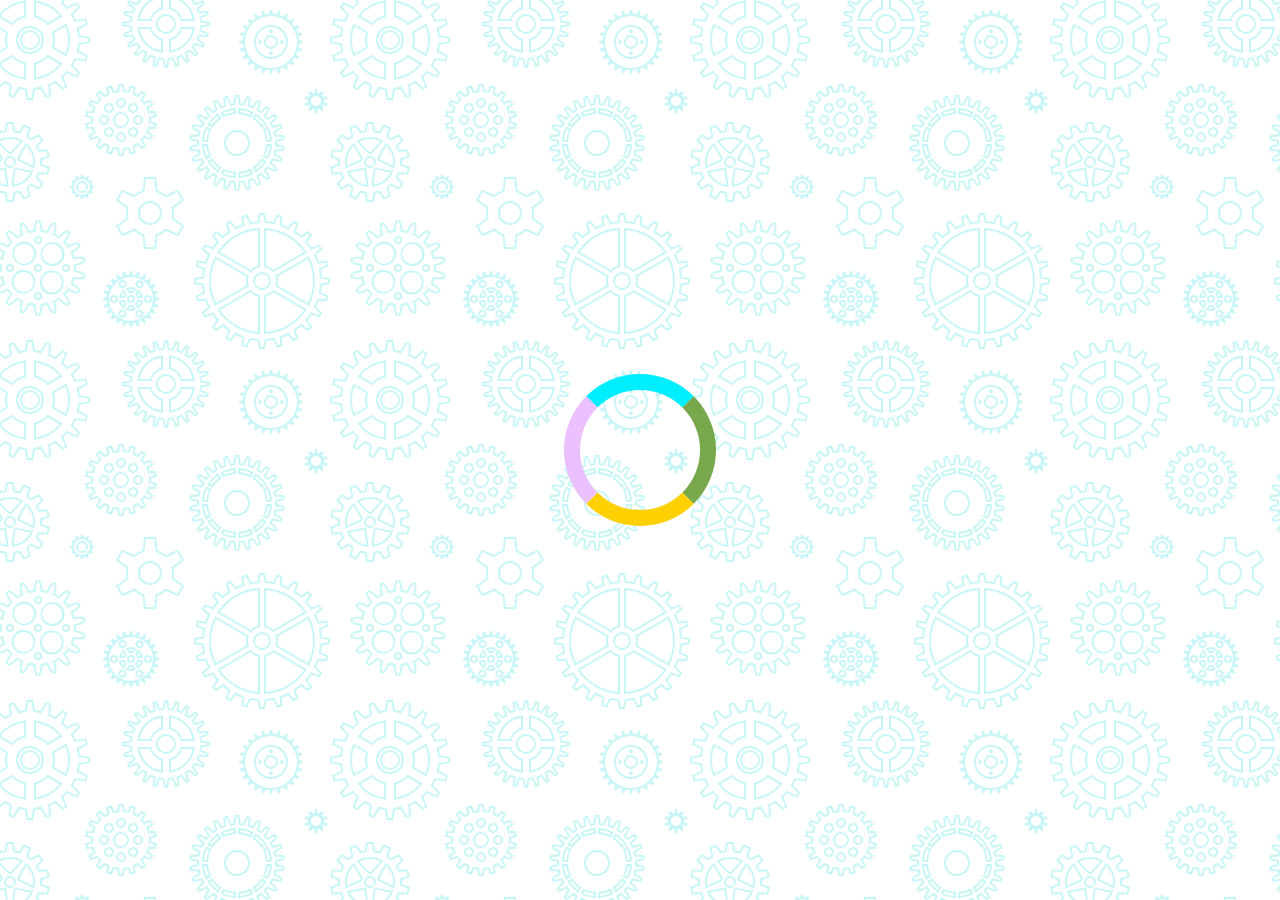
==== commit b34a8a90: "Changed Loader" ====
--- a/index.html
+++ b/index.html
@@ -24,17 +24,20 @@
       </div>
       <!-- Buttons -->
       <div class="button-container">
-        <button class="x-twitter-button" id="x-twitter" title="Tweet this inspiration">
+        <button
+          class="x-twitter-button"
+          id="x-twitter"
+          title="Tweet this inspiration"
+        >
           <i class="fa-brands fa-x-twitter"></i>
         </button>
-        <button id="new-quote">
-          New Inspiration
-        </button>
+        <button id="new-quote">New Inspiration</button>
       </div>
     </div>
 
     <!-- Loader -->
-    <div class="heart-loader" id="heart-loader"><div id="inner-heart-loader"></div></div>
+    <div class="loader" id="loader">
+    </div>
     <!--Exeternal Script-->
     <script src="script.js"></script>
   </body>
--- a/style.css
+++ b/style.css
@@ -55,7 +55,8 @@
 
 button {
   cursor: pointer;
-  font-size: 1,2rem;
+  font-family: Montserrat Alternates, sans-serif;
+  font-size: 1.2rem;
   height: 2.5rem;
   border: none;
   border-radius: 10px;
@@ -80,60 +81,27 @@
 }
 
 /* Loader */
+.loader {
+  border: 16px solid #f3f3f3;
+  border-radius: 50%;
+  border-top: 16px solid rgb(0, 238, 255);
+  border-right: 16px solid rgb(120, 168, 75);
+  border-bottom: 16px solid rgb(255, 208, 0);
+  border-left: 16px solid rgb(235, 192, 255);
+  width: 120px;
+  height: 120px;
+  -webkit-animation: spin 2s linear infinite;
+  animation: spin 2s linear infinite;
+}
 
-.heart-loader {
-  display: inline-block;
-  position: relative;
-  width: 80px;
-  height: 80px;
-  transform: rotate(45deg);
-  transform-origin: 40px 40px;
+@-webkit-keyframes spin {
+  0% { -webkit-transform: rotate(0deg); }
+  100% { -webkit-transform: rotate(360deg); }
 }
-.heart-loader div {
-  top: 32px;
-  left: 32px;
-  position: absolute;
-  width: 32px;
-  height: 32px;
-  background: #f39191;
-  animation: lds-heart 1.2s infinite cubic-bezier(0.215, 0.61, 0.355, 1);
-}
-.heart-loader div:after,
-.heart-loader div:before {
-  content: " ";
-  position: absolute;
-  display: block;
-  width: 32px;
-  height: 32px;
-  background: #f39191;
-}
-.heart-loader div:before {
-  left: -24px;
-  border-radius: 50% 0 0 50%;
-}
-.heart-loader div:after {
-  top: -24px;
-  border-radius: 50% 50% 0 0;
-}
-@keyframes lds-heart {
-  0% {
-    transform: scale(0.95);
-  }
-  5% {
-    transform: scale(1.1);
-  }
-  39% {
-    transform: scale(0.85);
-  }
-  45% {
-    transform: scale(1);
-  }
-  60% {
-    transform: scale(0.95);
-  }
-  100% {
-    transform: scale(0.9);
-  }
+
+@keyframes spin {
+  0% { transform: rotate(0deg); }
+  100% { transform: rotate(360deg); }
 }
 
 
